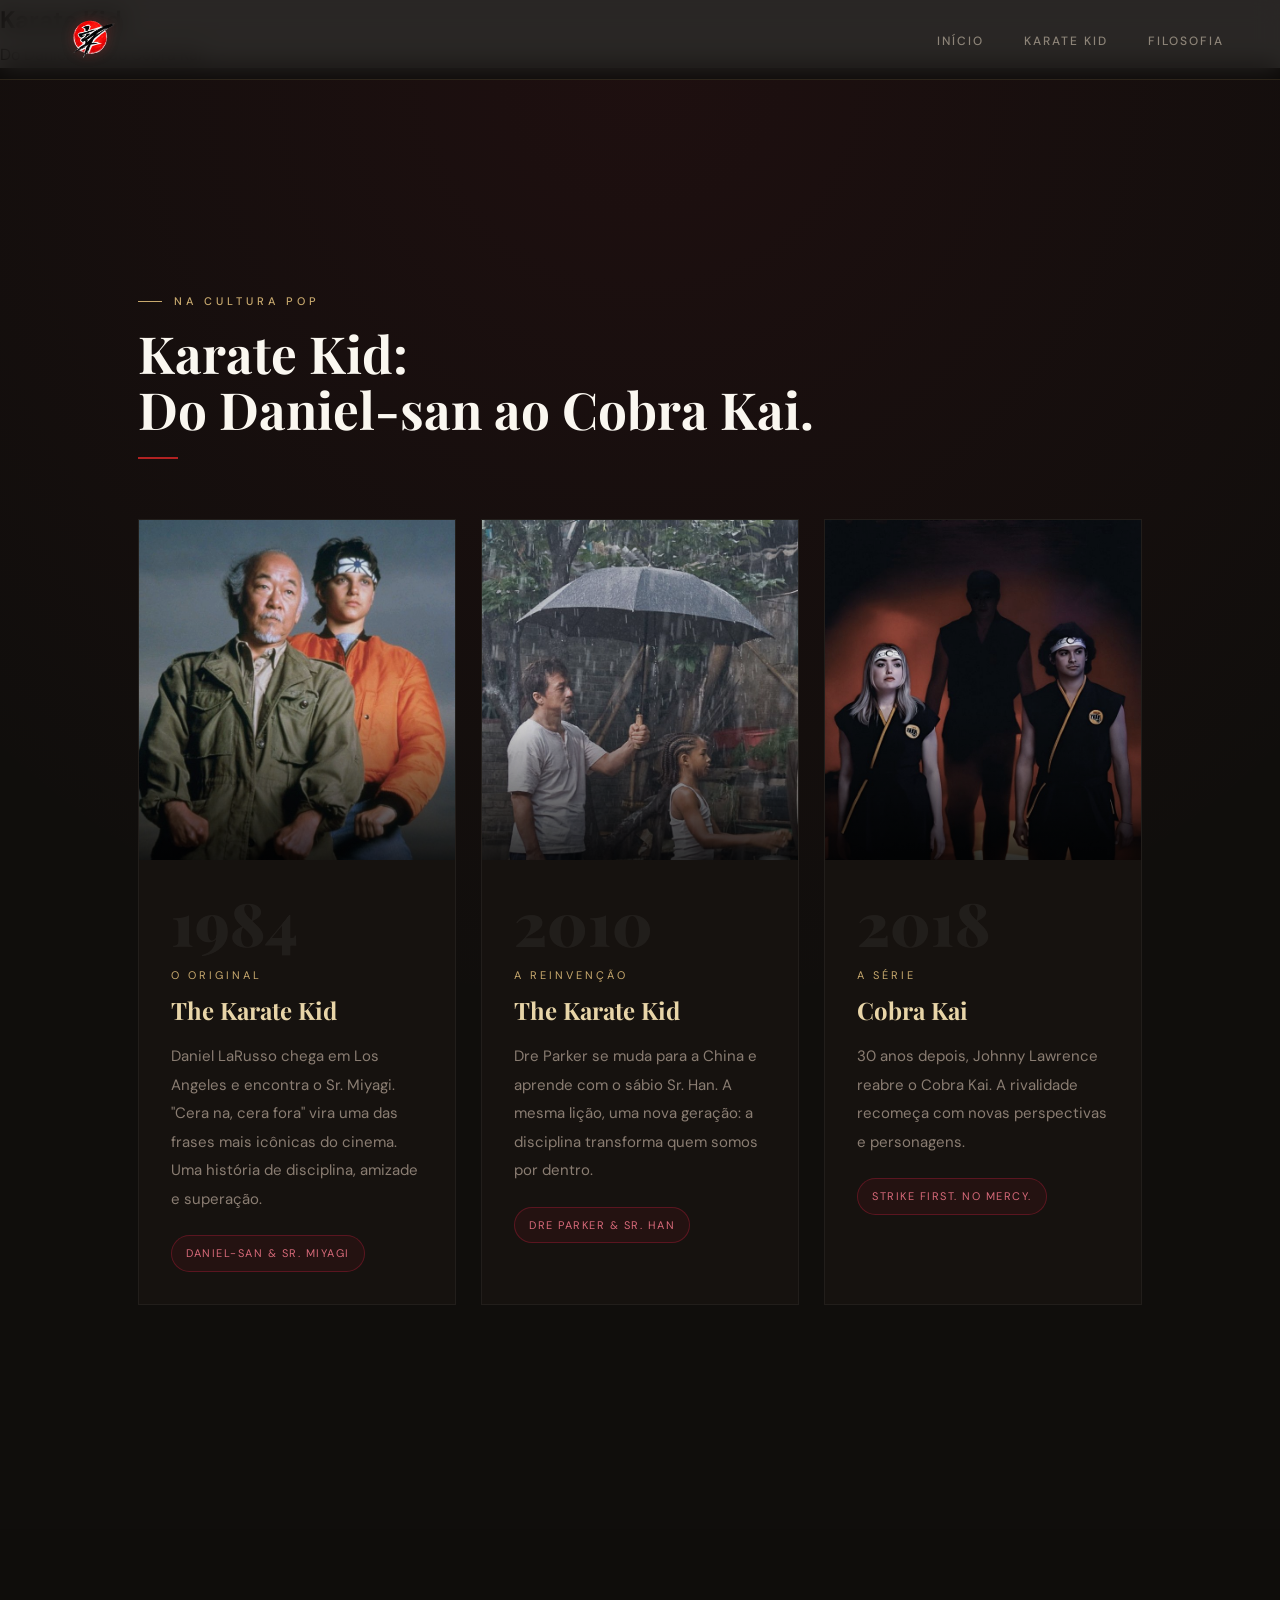
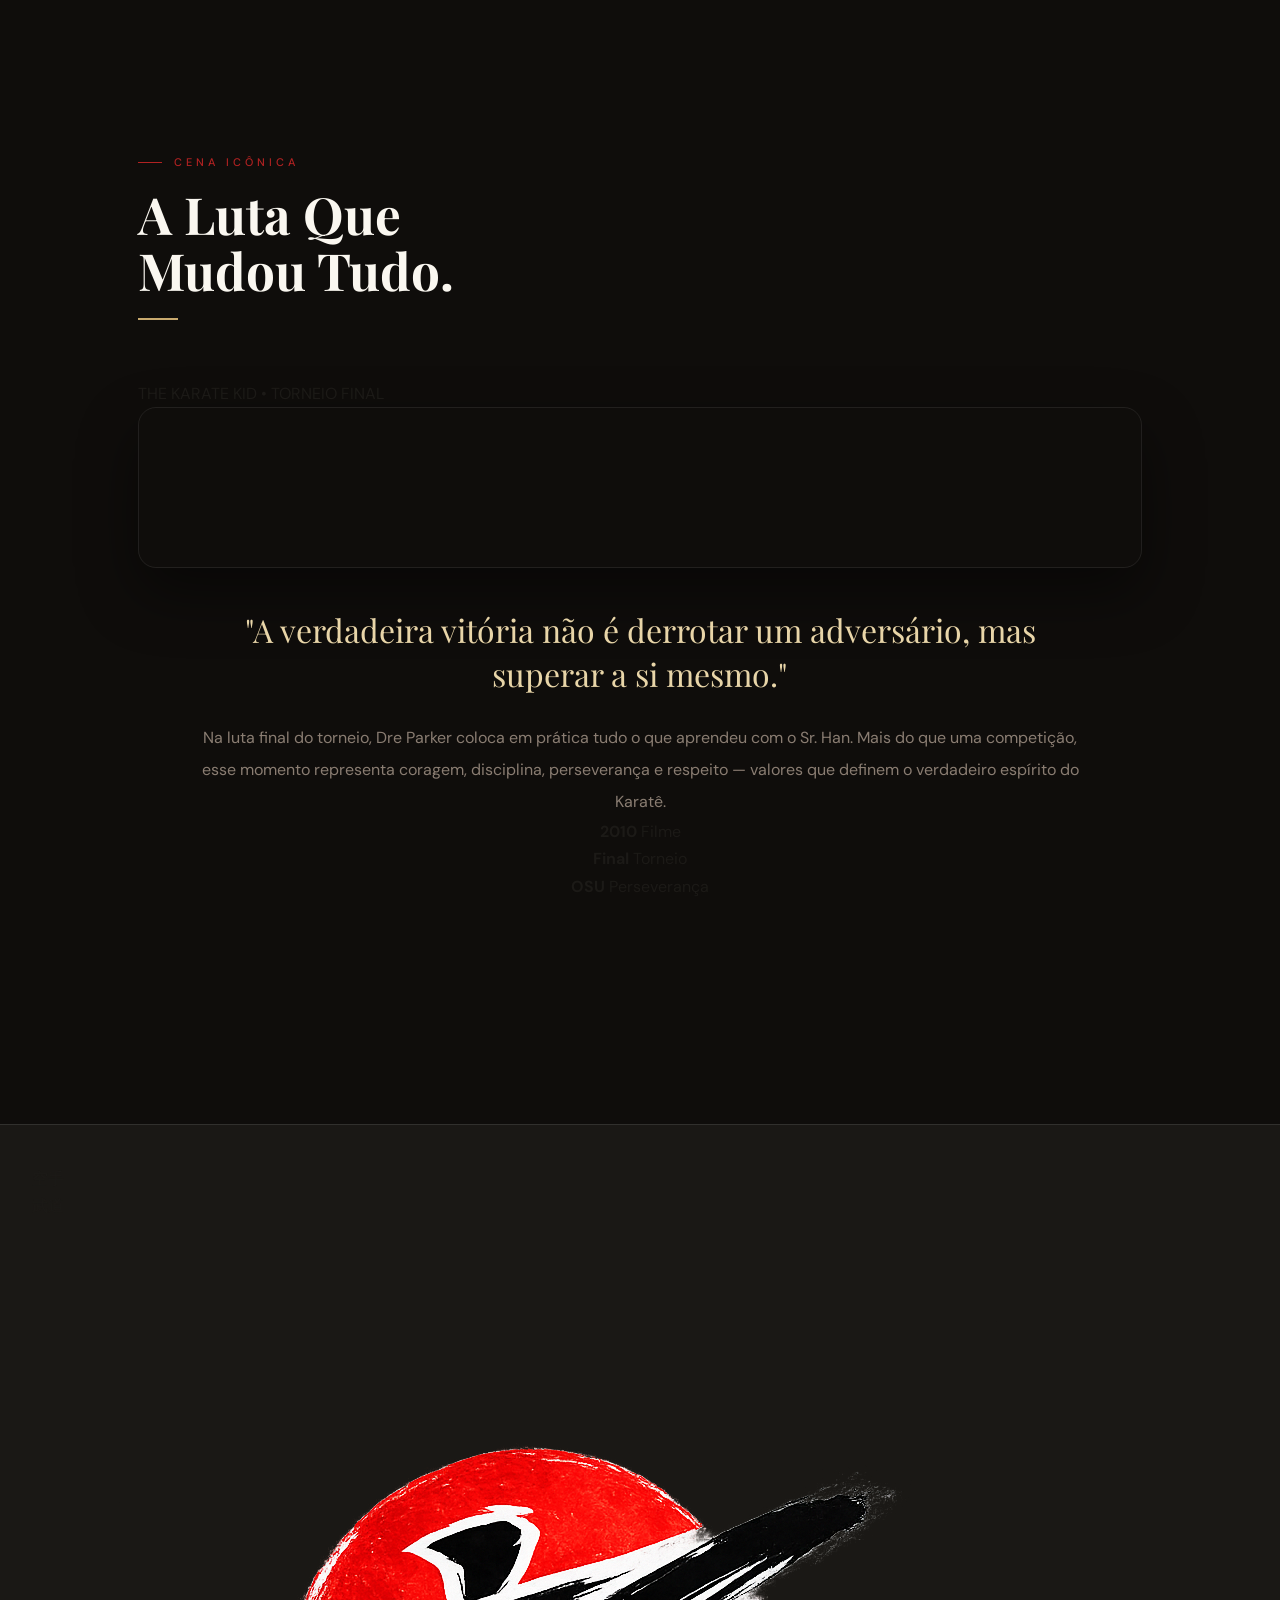
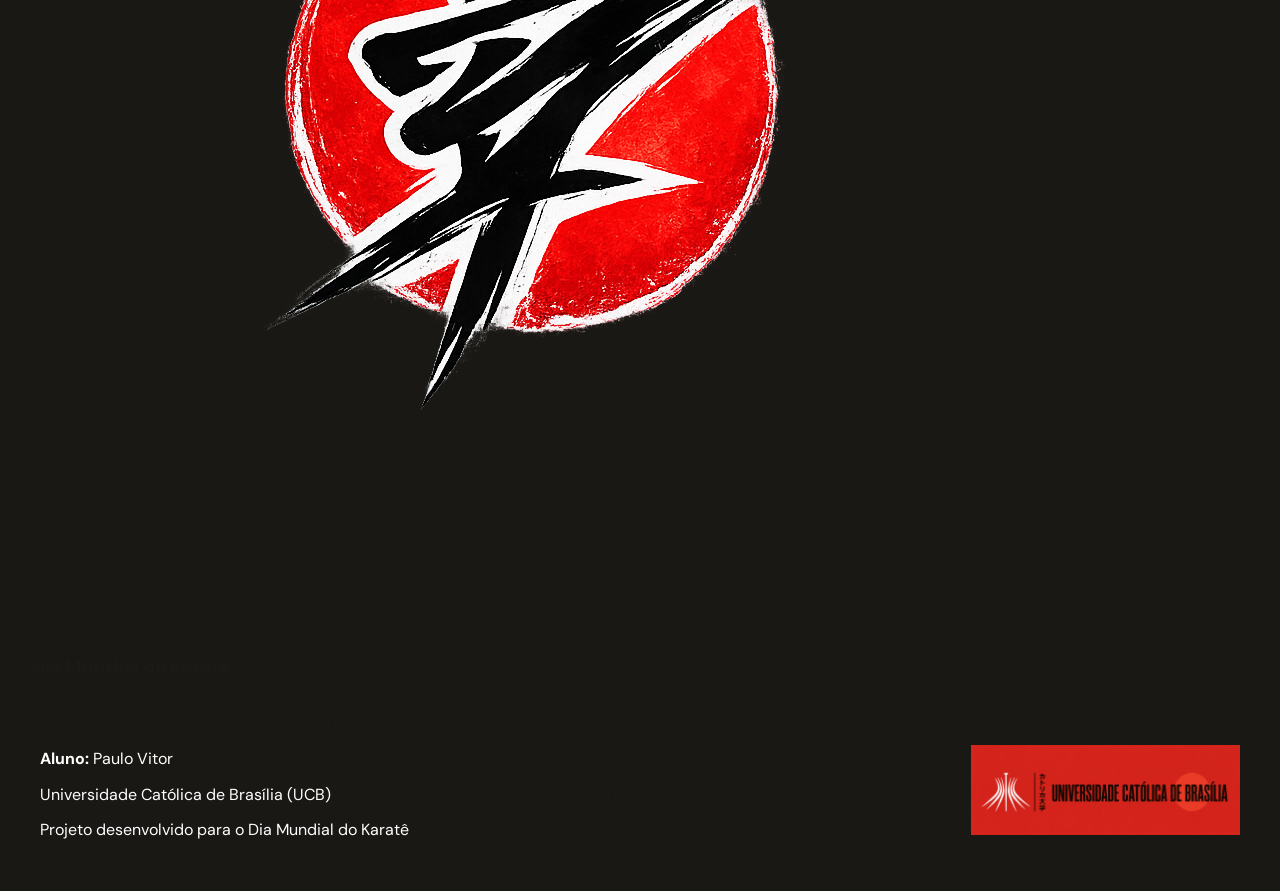
==== karatekid.html @ 12e36b8c "Add initial HTML structure for Karate Kid page" ====
<!DOCTYPE html>
<html lang="pt-BR">
<head>
<meta charset="UTF-8">
<meta name="viewport" content="width=device-width, initial-scale=1.0">
<title>Karate Kid | Dia Mundial do Karatê</title>

<link href="https://fonts.googleapis.com/css2?family=Playfair+Display:ital,wght@0,700;0,900;1,400;1,700&family=Libre+Baskerville:ital,wght@0,400;0,700;1,400&family=DM+Sans:wght@300;400;500&display=swap" rel="stylesheet">

<link rel="stylesheet" href="style.css">
</head>

<body>

<nav>
  <a href="index.html" class="nav-marca">
      <img src="logo karate.png" alt="logo">
  </a>

  <ul class="nav-links">
    <li><a href="index.html">Início</a></li>
    <li><a href="karatekid.html" class="ativo">Karate Kid</a></li>
    <li><a href="filosofia.html">Filosofia</a></li>
</ul>
</nav>
<section class="pagina-topo">

    <h1>Karate Kid</h1>

    <p>
        Do Daniel-san ao Cobra Kai
    </p>

</section>

<div class="filmes-bg">

  <div class="secao">

    <p class="secao-label revelar">
      Na Cultura Pop
    </p>

    <h2 class="titulo-secao revelar">
      Karate Kid:<br>
      Do Daniel-san ao Cobra Kai.
    </h2>

    <div class="linha-titulo revelar"></div>

    <div class="filmes-grid">

      <div class="filme-card revelar">

        <div class="filme-card-img-wrap">
          <img src="daniel e sr.jfif" alt="The Karate Kid 1984">
        </div>

        <div class="filme-card-corpo">

          <div class="filme-ano">1984</div>

          <div class="filme-sub">
            O Original
          </div>

          <div class="filme-titulo">
            The Karate Kid
          </div>

          <p class="filme-desc">
            Daniel LaRusso chega em Los Angeles e encontra o Sr. Miyagi.
            "Cera na, cera fora" vira uma das frases mais icônicas do cinema.
            Uma história de disciplina, amizade e superação.
          </p>

          <span class="filme-badge">
            Daniel-san &amp; Sr. Miyagi
          </span>

        </div>

      </div>

      <div class="filme-card revelar">

        <div class="filme-card-img-wrap">
          <img src="The Karate Kid.jfif" alt="The Karate Kid 2010">
        </div>

        <div class="filme-card-corpo">

          <div class="filme-ano">2010</div>

          <div class="filme-sub">
            A Reinvenção
          </div>

          <div class="filme-titulo">
            The Karate Kid
          </div>

          <p class="filme-desc">
            Dre Parker se muda para a China e aprende com o sábio Sr. Han.
            A mesma lição, uma nova geração: a disciplina transforma quem somos por dentro.
          </p>

          <span class="filme-badge">
            Dre Parker &amp; Sr. Han
          </span>

        </div>

      </div>

      <div class="filme-card revelar">

        <div class="filme-card-img-wrap">
          <img src="cobra kai.jfif" alt="Cobra Kai">
        </div>

        <div class="filme-card-corpo">

          <div class="filme-ano">2018</div>

          <div class="filme-sub">
            A Série
          </div>

          <div class="filme-titulo">
            Cobra Kai
          </div>

          <p class="filme-desc">
            30 anos depois, Johnny Lawrence reabre o Cobra Kai.
            A rivalidade recomeça com novas perspectivas e personagens.
          </p>

          <span class="filme-badge">
            Strike First. No Mercy.
          </span>

        </div>

      </div>

    </div>

  </div>

</div>

<section class="momento-bg" id="momento">

    <div class="secao">

        <p class="secao-label revelar">
            Cena Icônica
        </p>

        <h2 class="titulo-secao revelar">
            A Luta Que<br>
            Mudou Tudo.
        </h2>

        <div class="linha-titulo revelar"></div>

        <div class="momento-container revelar">

            <div>

                <p class="momento-tag">
                    THE KARATE KID • TORNEIO FINAL
                </p>

                <div class="momento-video">

                    <iframe
                        src="https://player.vimeo.com/video/1199056753?badge=0&autopause=0&player_id=0&app_id=58479"
                        frameborder="0"
                        allow="autoplay; fullscreen; picture-in-picture"
                        allowfullscreen>
                    </iframe>

                </div>

            </div>

            <div class="momento-texto">

                <span class="momento-frase">
                    "A verdadeira vitória não é derrotar um adversário,
                    mas superar a si mesmo."
                </span>

                <p>
                    Na luta final do torneio, Dre Parker coloca em prática
                    tudo o que aprendeu com o Sr. Han.
                    Mais do que uma competição, esse momento representa
                    coragem, disciplina, perseverança e respeito —
                    valores que definem o verdadeiro espírito do Karatê.
                </p>

                <div class="momento-stats">

                    <div class="momento-stat">
                        <strong>2010</strong>
                        <span>Filme</span>
                    </div>

                    <div class="momento-stat">
                        <strong>Final</strong>
                        <span>Torneio</span>
                    </div>

                    <div class="momento-stat">
                        <strong>OSU</strong>
                        <span>Perseverança</span>
                    </div>

                </div>

            </div>

        </div>

    </div>

</section>

<footer class="rodape">

    <div class="rodape-kanji">空手</div>

    <div class="rodape-topo">

        <div class="rodape-selo">
            武道
        </div>

        <img src="logo karate.png" alt="Logo Karate" class="rodape-emblema">

        <h3>Dia Mundial do Karatê</h3>

        <p class="rodape-principios">
            礼 • 忍 • 誠 • 尊敬
        </p>

        <span class="rodape-traducao">
            Respeito • Perseverança • Sinceridade • Honra
        </span>

    </div>

    <div class="rodape-linha"></div>

    <div class="conteudo-rodape">

        <div class="rodape-info">
            <p><strong>Aluno:</strong> Paulo Vitor</p>
            <p>Universidade Católica de Brasília (UCB)</p>
            <p>Projeto desenvolvido para o Dia Mundial do Karatê</p>
        </div>

        <div class="rodape-citacao">
            <blockquote>
                "Não pense em vencer.<br>
                Pense em não ser vencido."
            </blockquote>

            <span>
                — Gichin Funakoshi
            </span>
        </div>

        <div class="rodape-logo">
            <a href="https://ucb.catolica.edu.br/" target="_blank" rel="noopener">
                <img src="catolica.png" alt="Logo UCB">
            </a>
        </div>

    </div>

</footer>

<script>
const obs = new IntersectionObserver(entries => {
  entries.forEach(e => {
    if(e.isIntersecting){
      e.target.classList.add('visivel');
      obs.unobserve(e.target);
    }
  });
},{threshold:.08});

document.querySelectorAll('.revelar').forEach(el => obs.observe(el));
</script>

<script src="https://player.vimeo.com/api/player.js"></script>

</body>
</html>
---- style.css ----
*{margin:0;padding:0;box-sizing:border-box}
:root{
  --preto:#141210;
  --quase-preto:#1C1A17;
  --marrom-escuro:#2A2218;
  --marrom:#5C4A30;
  --areia:#C8A96E;
  --areia-claro:#E8D5A8;
  --creme:#F5EFE0;
  --off-white:#FAF7F0;
  --vermelho-dojo:#8B1A1A;
  --vermelho:#B22222;
  --texto:#1C1A17;
  --texto-suave:#4A4035;
  --texto-muted:#7A6E60;
}
html{scroll-behavior:smooth}
body{font-family:'DM Sans',sans-serif;background:var(--off-white);color:var(--texto);font-size:16px;line-height:1.7;overflow-x:hidden}

/* NAV */
/* NAV */

nav{
  background:rgba(12,10,8,.88);
  backdrop-filter:blur(12px);
  -webkit-backdrop-filter:blur(12px);

  display:flex;
  align-items:center;
  justify-content:space-between;

  padding:0 56px;
  height:80px;

  position:fixed;
  top:0;
  left:0;
  right:0;

  z-index:200;

  border-bottom:1px solid rgba(200,169,110,.15);
}

.nav-links{
  list-style:none;
  display:flex;
  gap:40px;
}

.nav-links a{
  position:relative;
  color:#8d8478;
  text-decoration:none;
  font-size:12px;
  font-weight:500;
  letter-spacing:2px;
  text-transform:uppercase;
  transition:.3s;
}

.nav-links a::after{
  content:'';
  position:absolute;
  left:0;
  bottom:-8px;
  width:0;
  height:2px;
  background:var(--vermelho);
  transition:.3s;
}

.nav-links a:hover{
  color:var(--areia);
}

.nav-links a:hover::after{
  width:100%;
}
.nav-marca{
  display:flex;
  align-items:center;
  justify-content:center;
  text-decoration:none;
  transition:.3s;
}

.nav-marca img{
  width:70px;
  height:auto;
  display:block;
  transition:.4s ease;
  filter:
    drop-shadow(0 0 6px rgba(178,34,34,.35));
}

.nav-marca:hover img{
  transform:scale(1.08);
  filter:
    drop-shadow(0 0 10px rgba(178,34,34,.6))
    drop-shadow(0 0 20px rgba(178,34,34,.4));
}

.hero{
    position:relative;
    min-height:100vh;
    display:flex;
    align-items:center;
    overflow:hidden;
    padding-top:80px;
}

.hero::before{
    content:'';
    position:absolute;
    right:8%;
    top:50%;
    transform:translateY(-50%);

    width:550px;
    height:550px;

    background:
    radial-gradient(
        circle,
        rgba(178,34,34,.18),
        transparent 70%
    );

    z-index:0;
}

.hero-bg{
    position:absolute;
    inset:0;
    z-index:0;
}

.hero-bg img{
    width:100%;
    height:100%;
    object-fit:cover;
    object-position:center;
    display:block;
}

.hero-bg::after{
    content:'';
    position:absolute;
    inset:0;

    background:
    linear-gradient(
        90deg,
        rgba(10,8,6,.97) 0%,
        rgba(10,8,6,.92) 25%,
        rgba(10,8,6,.72) 55%,
        rgba(10,8,6,.25) 100%
    );
}

.hero-conteudo{
    position:relative;
    z-index:2;

    max-width:620px;

    margin-left:100px;
}

.hero-tag{
    display:flex;
    align-items:center;
    gap:12px;

    margin-bottom:25px;

    font-size:11px;
    font-weight:500;
    letter-spacing:4px;
    text-transform:uppercase;

    color:var(--areia);
}

.hero-tag::before{
    content:'';
    width:35px;
    height:1px;
    background:var(--vermelho);
}

.hero h1{
    font-family:'Playfair Display',serif;
    font-size:clamp(70px,8vw,120px);
    font-weight:900;

    line-height:.88;
    letter-spacing:-2px;

    color:var(--off-white);

    margin-bottom:25px;
}

.hero h1 em{
    display:block;
    font-style:italic;

    background:
    linear-gradient(
        90deg,
        #e8d5a8,
        #c8a96e,
        #e8d5a8
    );
    
    background-clip: text;
    -webkit-background-clip:text;
    -webkit-text-fill-color:transparent;
}

.hero-linha{
    width:60px;
    height:3px;
    background:var(--vermelho);

    margin-bottom:30px;
}

.hero-desc{
    max-width:500px;

    font-size:17px;
    line-height:1.9;

    color:rgba(250,247,240,.75);

    margin-bottom:25px;
}

.hero-citacao{
    max-width:430px;

    padding-left:18px;

    border-left:2px solid rgba(200,169,110,.3);

    font-family:'Libre Baskerville',serif;
    font-style:italic;

    font-size:14px;
    line-height:1.9;

    color:rgba(200,169,110,.85);

    margin-bottom:50px;
}

.hero-citacao cite{
    display:block;

    margin-top:10px;

    font-style:normal;

    font-size:11px;
    letter-spacing:2px;
    text-transform:uppercase;

    color:rgba(200,169,110,.45);
}

.hero-btns{
    display:flex;
    gap:18px;
    flex-wrap:wrap;
}

.btn-primario{
    display:inline-flex;
    align-items:center;
    justify-content:center;

    padding:15px 42px;

    background:var(--vermelho);

    color:var(--off-white);

    text-decoration:none;
    border:none;

    cursor:pointer;

    font-size:12px;
    font-weight:600;
    letter-spacing:2px;
    text-transform:uppercase;

    transition:.3s;

    box-shadow:
    0 0 25px rgba(178,34,34,.35);
}

.btn-primario:hover{
    background:var(--vermelho-dojo);

    transform:translateY(-3px);

    box-shadow:
    0 0 35px rgba(178,34,34,.55);
}

.btn-secundario{
    display:inline-flex;
    align-items:center;
    justify-content:center;

    padding:15px 42px;

    background:transparent;

    color:var(--areia);

    border:1px solid rgba(200,169,110,.25);

    text-decoration:none;

    font-size:12px;
    font-weight:600;
    letter-spacing:2px;
    text-transform:uppercase;

    transition:.3s;
}

.btn-secundario:hover{
    border-color:var(--areia);

    color:var(--off-white);

    background:rgba(200,169,110,.05);
}

.hero-scroll{
    position:absolute;

    bottom:40px;
    left:100px;

    z-index:2;

    display:flex;
    align-items:center;
    gap:14px;
}

.hero-scroll span{
    font-size:11px;

    letter-spacing:3px;
    text-transform:uppercase;

    color:rgba(200,169,110,.55);
}

.hero-scroll-line{
    width:45px;
    height:1px;

    background:var(--areia);

    opacity:.4;
}

@media(max-width:900px){

    .hero{
        justify-content:center;
        text-align:center;
    }

    .hero::before{
        display:none;
    }

    .hero-conteudo{
        margin:0;
        padding:0 30px;
    }

    .hero-tag{
        justify-content:center;
    }

    .hero-linha{
        margin-left:auto;
        margin-right:auto;
    }

    .hero-desc,
    .hero-citacao{
        max-width:100%;
    }

    .hero-btns{
        justify-content:center;
    }

    .hero-scroll{
        display:none;
    }

    .hero h1{
        font-size:clamp(50px,12vw,80px);
    }
}

/* FAIXA */
.faixa-banner{background:var(--vermelho-dojo);color:var(--areia-claro);text-align:center;padding:13px;font-size:11px;font-weight:500;letter-spacing:5px;text-transform:uppercase;overflow:hidden;white-space:nowrap}

/* SECOES */
.secao{max-width:1100px;margin:0 auto;padding:104px 48px}
.secao-label{font-size:11px;font-weight:500;letter-spacing:4px;text-transform:uppercase;color:var(--vermelho);margin-bottom:14px;display:flex;align-items:center;gap:12px}
.secao-label::before{content:'';display:inline-block;width:24px;height:1px;background:var(--vermelho)}
h2.titulo-secao{font-family:'Playfair Display',serif;font-size:clamp(36px,4vw,52px);font-weight:700;color:var(--preto);line-height:1.1;margin-bottom:20px}
.linha-titulo{width:40px;height:2px;background:var(--areia);margin-bottom:48px}

/* SOBRE */
.sobre-grid{display:grid;grid-template-columns:1fr 1fr;gap:80px;align-items:center}
.sobre-texto p{font-size:16px;color:var(--texto-suave);margin-bottom:20px;line-height:1.9}
.sobre-texto p strong{color:var(--texto);font-weight:500}
.sobre-foto-wrap{position:relative}
.sobre-foto-wrap img{width:100%;height:500px;object-fit:cover;object-position:center top;display:block}
.sobre-foto-caption{font-size:11px;color:var(--texto-muted);margin-top:10px;letter-spacing:1px;text-transform:uppercase}
.stats-row{display:grid;grid-template-columns:repeat(4,1fr);gap:2px;margin-top:72px}
.stat-item{background:var(--preto);padding:32px 24px;transition:background .2s}
.stat-item:hover{background:var(--marrom-escuro)}
.stat-num{font-family:'Playfair Display',serif;font-size:44px;font-weight:900;color:var(--areia);line-height:1;margin-bottom:8px}
.stat-desc{font-size:13px;color:#666058;line-height:1.5}

/* DIVISOR */
.divisor{max-width:1100px;margin:0 auto;padding:0 48px}
.divisor hr{border:none;border-top:1px solid #D8CEBA}

/* GALERIA */

.galeria-bg{
    background:var(--quase-preto);
    padding:104px 0;
}

.galeria-bg .secao-label{
    color:var(--areia);
}

.galeria-bg .secao-label::before{
    background:var(--areia);
}

.galeria-bg h2.titulo-secao{
    color:var(--off-white);
}

.galeria-bg .linha-titulo{
    background:var(--vermelho);
}

.galeria-grid{
    display:grid;
    grid-template-columns:1fr 1fr 1fr;
    grid-template-rows:400px 250px;
    gap:15px;
}

.g1{
    grid-column:1 / 4;
    grid-row:1;
}

.g1 img{
    object-fit: cover;
    object-position: top;
}

.g3 img{
    object-position:center top;
}

.g4{
    grid-column:3;
    grid-row:2;
}
.galeria-item{
    position:relative;
    overflow:hidden;
    border-radius:12px;
    cursor:pointer;
}

.galeria-item img{
    width:100%;
    height:100%;
    object-fit:cover;
    display:block;

    filter:brightness(.85) saturate(.85);

    transition:
        transform .6s ease,
        filter .4s ease;
}

.galeria-item:hover img{
    transform:scale(1.06);
    filter:brightness(1) saturate(1);
}

.galeria-overlay{
    position:absolute;
    inset:0;

    background:
    linear-gradient(
        to top,
        rgba(14,12,10,.95) 0%,
        rgba(14,12,10,.4) 45%,
        transparent 80%
    );

    opacity:0;

    transition:.35s;

    display:flex;
    flex-direction:column;
    justify-content:flex-end;

    padding:24px;
}

.galeria-item:hover .galeria-overlay{
    opacity:1;
}

.galeria-titulo{
    font-family:'Playfair Display',serif;
    font-size:18px;
    font-weight:700;
    color:var(--off-white);
    margin-bottom:4px;
}

.galeria-sub{
    font-size:11px;
    letter-spacing:2px;
    text-transform:uppercase;
    color:var(--areia);
}

@media(max-width:900px){

    .galeria-grid{
        grid-template-columns:1fr;
        grid-template-rows:auto;
    }

    .g1,
    .g2,
    .g3,
    .g4,
    .g5{
        grid-column:auto;
        grid-row:auto;
    }

    .galeria-item{
        height:260px;
    }
}

/* =========================================
   FILMES
========================================= */

.filmes-bg{
    background:#100e0c;
    padding:120px 0;
    position:relative;
}

.filmes-bg::before{
    content:"";
    position:absolute;
    inset:0;

    background:
    radial-gradient(
        circle at top center,
        rgba(196,30,58,.08),
        transparent 60%
    );

    pointer-events:none;
}

.filmes-bg .container{
    position:relative;
    z-index:2;
}

.filmes-bg .secao-label{
    color:var(--areia);
}

.filmes-bg .secao-label::before{
    background:var(--areia);
}

.filmes-bg h2.titulo-secao{
    color:var(--off-white);
}

.filmes-bg .linha-titulo{
    background:var(--vermelho);
}

/* GRID */

.filmes-grid{
    display:grid;
    grid-template-columns:repeat(3,1fr);
    gap:25px;
    margin-top:60px;
}

/* CARD */

.filme-card{
    background:#16120f;

    border:1px solid rgba(255,255,255,.05);

    overflow:hidden;
    position:relative;

    transition:
        transform .4s ease,
        border-color .4s ease,
        box-shadow .4s ease;
}

.filme-card:hover{
    transform:translateY(-10px);

    border-color:rgba(196,30,58,.35);

    box-shadow:
    0 25px 45px rgba(0,0,0,.35);
}

/* IMAGEM */

.filme-card-img-wrap{
    position:relative;
    width:100%;
    height:340px;
    overflow:hidden;
}

.filme-card-img-wrap::after{
    content:"";

    position:absolute;
    inset:0;

    background:
    linear-gradient(
        to top,
        rgba(0,0,0,.8),
        transparent 45%
    );

    pointer-events:none;
}

.filme-card-img-wrap img{
    width:100%;
    height:100%;

    object-fit:cover;
    object-position:center top;

    display:block;

    filter:
    grayscale(15%)
    brightness(.9);

    transition:
        transform .6s ease,
        filter .4s ease;
}

.filme-card:hover .filme-card-img-wrap img{
    transform:scale(1.08);

    filter:
    grayscale(0%)
    brightness(1);
}

/* CONTEÚDO */

.filme-card-corpo{
    padding:32px;
}

/* ANO */

.filme-ano{
    font-family:'Playfair Display',serif;

    font-size:60px;
    font-weight:900;

    color:rgba(255,255,255,.05);

    line-height:1;

    margin-bottom:14px;
}

/* SUBTÍTULO */

.filme-sub{
    font-size:11px;

    letter-spacing:3px;

    text-transform:uppercase;

    color:var(--areia);

    margin-bottom:10px;
}

/* TÍTULO */

.filme-titulo{
    font-family:'Playfair Display',serif;

    font-size:24px;
    font-weight:700;

    color:var(--areia-claro);

    line-height:1.3;

    margin-bottom:16px;
}

/* DESCRIÇÃO */

.filme-desc{
    font-size:15px;

    color:#8a7d72;

    line-height:1.9;
}

/* BADGE */

.filme-badge{
    display:inline-flex;
    align-items:center;

    margin-top:22px;

    padding:8px 14px;

    border-radius:999px;

    border:1px solid rgba(196,30,58,.35);

    background:rgba(196,30,58,.08);

    color:#d86a7a;

    font-size:11px;

    letter-spacing:1.5px;

    text-transform:uppercase;
}

/* RESPONSIVO */

@media(max-width:1000px){

    .filmes-grid{
        grid-template-columns:1fr 1fr;
    }

}

@media(max-width:700px){

    .filmes-grid{
        grid-template-columns:1fr;
    }

    .filme-card-img-wrap{
        height:300px;
    }

    .filme-ano{
        font-size:50px;
    }

}
/* FILOSOFIA */
.filosofia-bg{background:var(--off-white);padding:104px 0}
.filosofia-intro{display:grid;grid-template-columns:1fr 1fr;gap:80px;align-items:center;margin-bottom:72px}
.filosofia-intro-foto img{width:100%;height:380px;object-fit:cover;object-position:center 20%;display:block;filter:grayscale(15%)}
.filosofia-grid{display:grid;grid-template-columns:repeat(3,1fr);gap:0}
.filosofia-item{border-top:2px solid #E0D5C0;padding:36px 32px 36px 0;margin-right:32px;transition:border-top-color .2s}
.filosofia-item:hover{border-top-color:var(--vermelho)}
.filosofia-num{font-family:'Playfair Display',serif;font-size:13px;font-weight:700;color:var(--areia);letter-spacing:3px;margin-bottom:14px}
.filosofia-titulo{font-family:'Playfair Display',serif;font-size:21px;font-weight:700;color:var(--preto);margin-bottom:12px;line-height:1.2}
.filosofia-item p{font-size:15px;color:var(--texto-suave);line-height:1.9}

/* MOMENTO DA SUPERAÇÃO */

.momento-bg{
    background:#0f0d0b;
    padding:120px 0;
}
.momento-bg .titulo-secao{
    color: var(--off-white);
}

.momento-container{
    margin-top:60px;
}

.momento-video{
    width:100%;
    display:block;

    border-radius:18px;

    border:1px solid rgba(255, 255, 255, 0.08);

    box-shadow:
    0 25px 60px rgba(0,0,0,.45);
}

.momento-texto{
    max-width:900px;
    margin:40px auto 0;
    text-align:center;
}

.momento-frase{
    display:block;

    font-family:'Playfair Display',serif;
    font-size:32px;
    line-height:1.4;

    color:var(--areia-claro);

    margin-bottom:25px;
}

.momento-texto p{
    color:#8a7d72;
    line-height:2;
    font-size:16px;
}
/* JOGO */
.jogo-bg{background:var(--preto);padding:104px 0}
.jogo-bg .secao-label{color:var(--areia)}
.jogo-bg .secao-label::before{background:var(--areia)}
.jogo-bg h2.titulo-secao{color:var(--off-white)}
.jogo-bg .linha-titulo{background:var(--vermelho)}
.jogo-desc{font-size:16px;color:#6a6058;line-height:1.85;max-width:520px;margin-bottom:56px}
.jogo-frame-wrapper{border:1px solid #2a2520;overflow:hidden}
.jogo-frame-header{background:#1a1815;padding:14px 24px;display:flex;align-items:center;gap:8px;border-bottom:1px solid #2a2520}
.jogo-dot{width:12px;height:12px;border-radius:50%}
.jogo-frame-titulo{font-size:12px;letter-spacing:2.5px;text-transform:uppercase;color:#444038;margin-left:10px}
.jogo-iframe{width:100%;height:560px;border:none;display:block;background:#0e0c0a}
.jogo-aviso{padding:96px 40px;text-align:center;background:#0e0c0a}
.jogo-aviso-titulo{font-family:'Playfair Display',serif;font-style:italic;font-size:24px;color:#3a3530;margin-bottom:12px}
.jogo-aviso-sub{font-size:12px;letter-spacing:2px;text-transform:uppercase;color:#333028}
.btn-jogo{display:inline-block;background:transparent;color:var(--areia);border:1px solid #3a3028;padding:14px 40px;font-size:12px;font-weight:500;letter-spacing:2.5px;text-transform:uppercase;text-decoration:none;cursor:pointer;transition:all .2s;margin-top:28px;font-family:'DM Sans',sans-serif}
.btn-jogo:hover{background:var(--vermelho);color:var(--off-white);border-color:var(--vermelho)}

.rodape {
    background:#1a1815;
    padding: 2.5rem 2rem;
    border-top: 1px solid rgba(255, 255, 255, 0.1);
}

.conteudo-rodape {
    max-width: 1200px;
    margin: 0 auto;
    display: flex;
    justify-content: space-between;
    align-items: center;
    gap: 2rem;
}

.rodape-info p {
    margin: 0.5rem 0;
    color: #fff;
}

.rodape-logo img {
    height: 90px;
    transition: all 0.3s ease;
}

.rodape-logo img:hover {
    transform: scale(1.1);
}

@media (max-width: 768px) {
    .conteudo-rodape {
        flex-direction: column;
        text-align: center;
    }
}

.revelar-scroll {
    opacity: 0;
    transform: translateY(20px);
    transition: all 0.8s ease;
}

.revelar-scroll.visivel {
    opacity: 1;
    transform: translateY(0);
}

@media (max-width: 768px) {
    .container {
        width: 90%;
    }
}
/* ANIMACOES */
.revelar{opacity:0;transform:translateY(24px);transition:opacity .75s ease,transform .75s ease}
.revelar.visivel{opacity:1;transform:translateY(0)}

/* RESPONSIVO */
@media(max-width:900px){
  nav{padding:0 24px}
  .nav-links{gap:20px}
  .hero-conteudo{padding:0 32px}
  .sobre-grid,.filosofia-intro,.filmes-grid,.citacoes-grid{grid-template-columns:1fr}
  .galeria-grid{grid-template-columns:1fr 1fr;grid-template-rows:auto}
  .g1,.g2,.g3,.g4{grid-column:span 1;grid-row:span 1;height:220px}
  .stats-row,.filosofia-grid{grid-template-columns:1fr 1fr}
  .secao{padding:72px 24px}
  .hero-scroll{display:none}
}
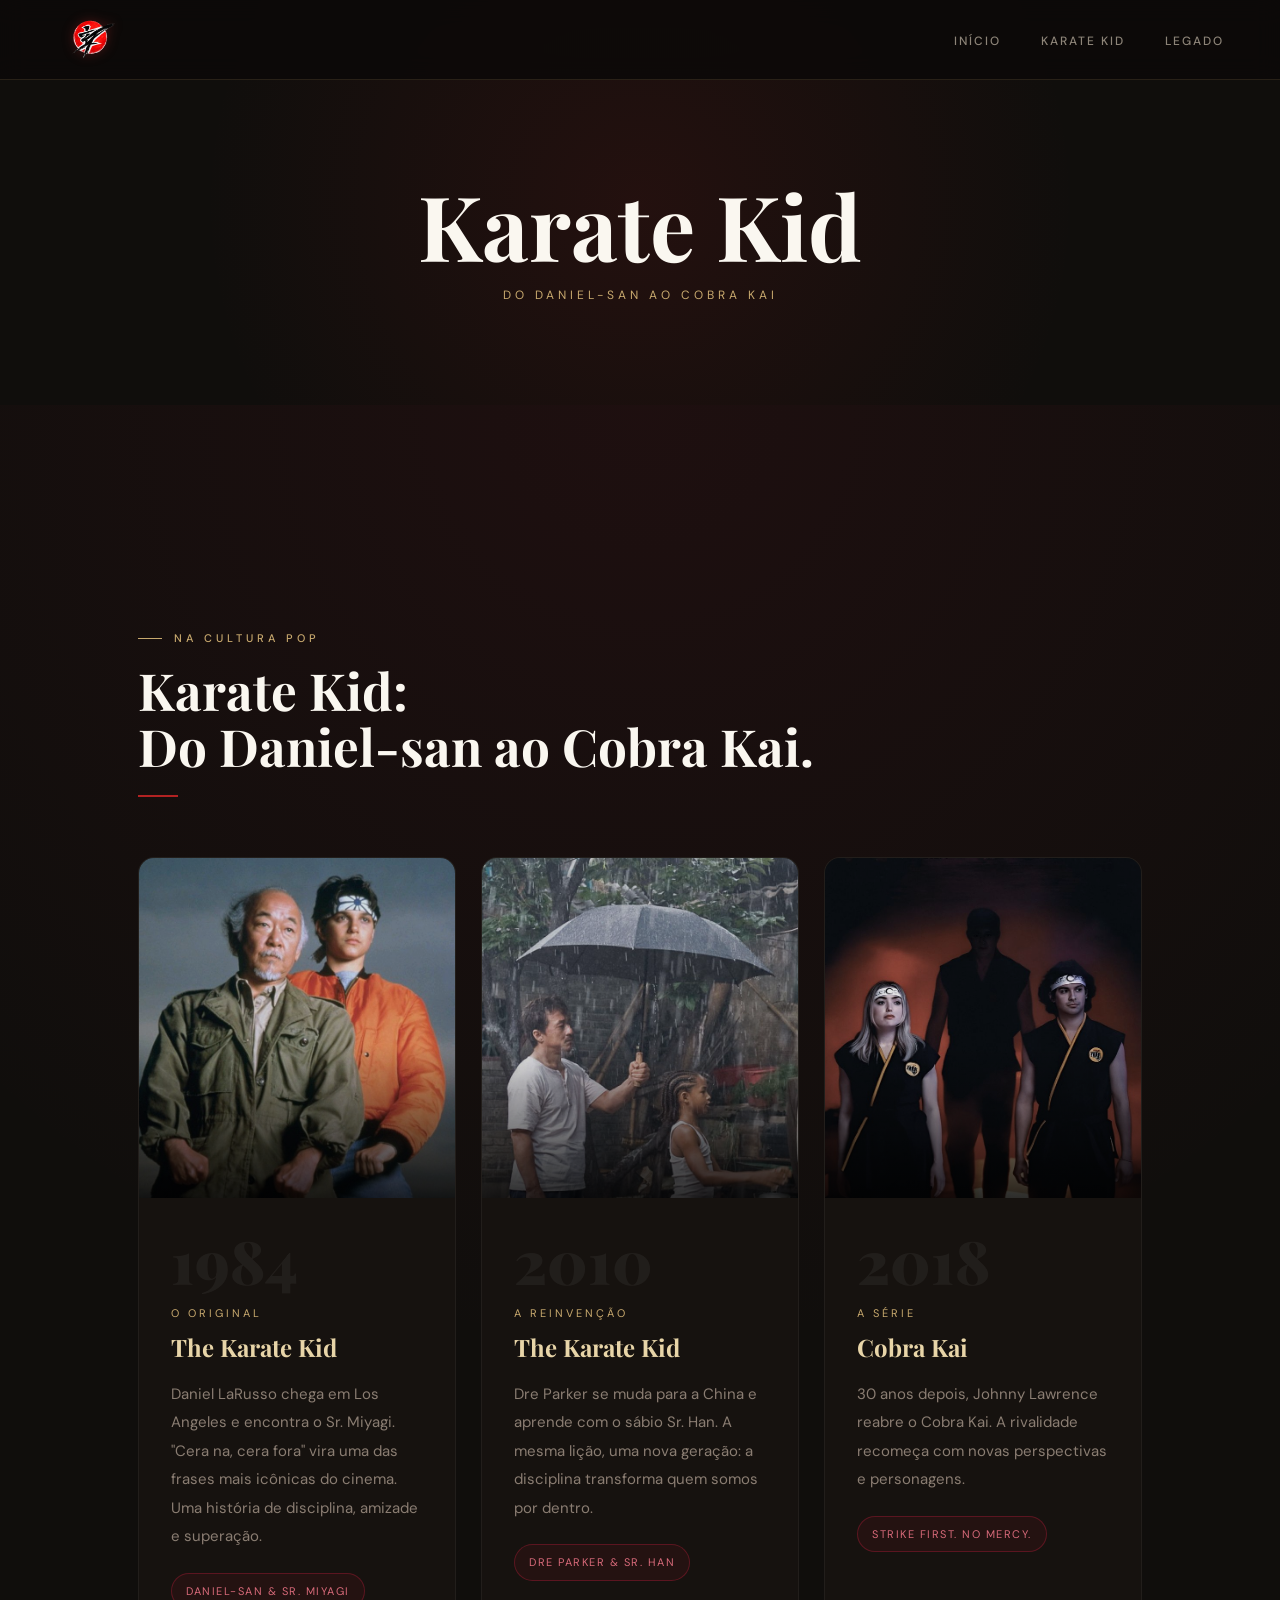
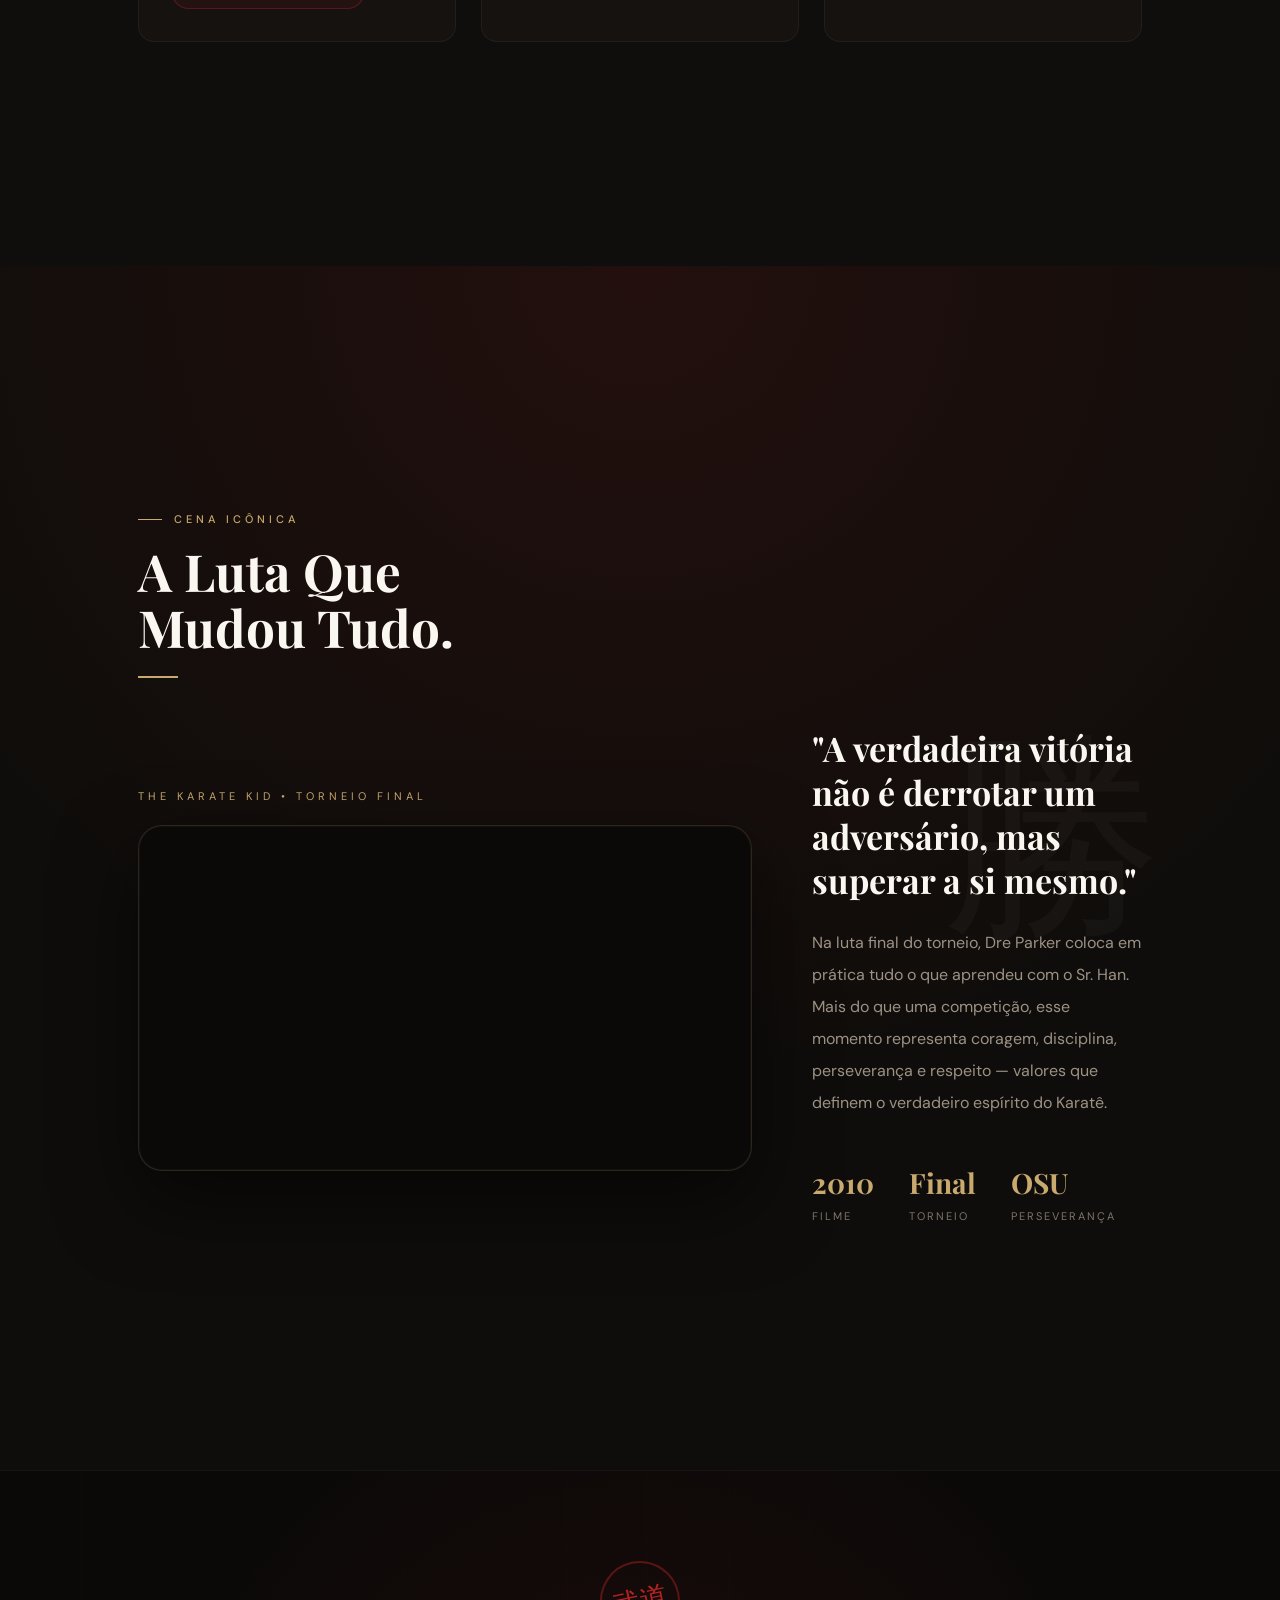
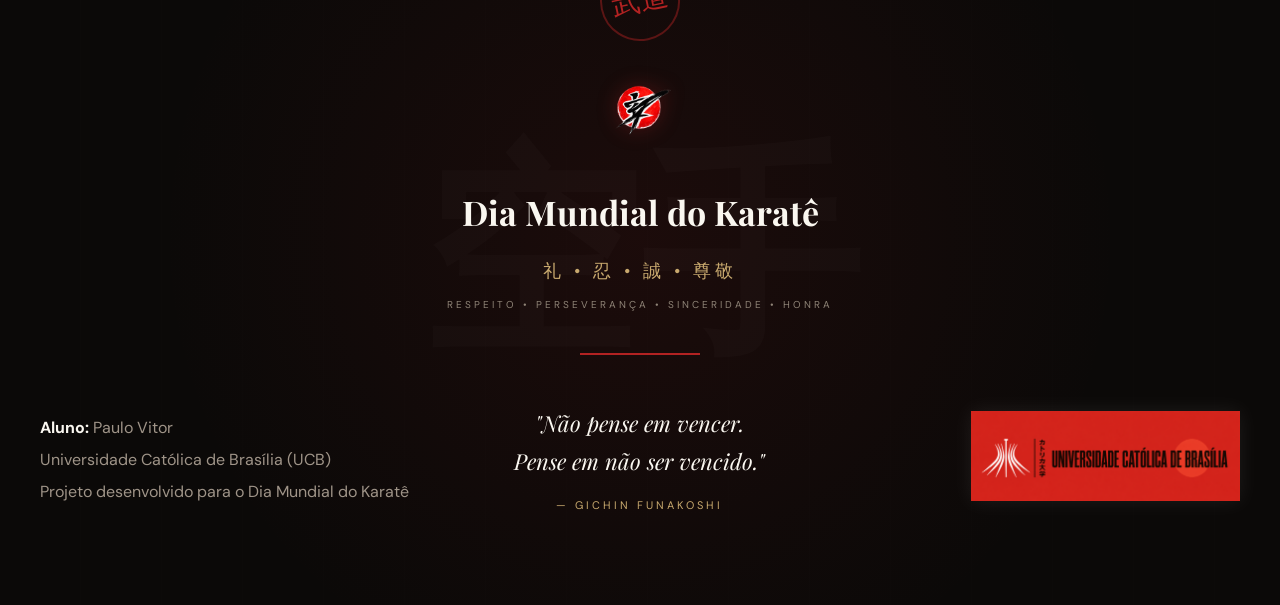
==== commit 900f8e9a: "Update karatekid.html" ====
--- a/karatekid.html
+++ b/karatekid.html
@@ -20,8 +20,8 @@
 
   <ul class="nav-links">
     <li><a href="index.html">Início</a></li>
-    <li><a href="karatekid.html" class="ativo">Karate Kid</a></li>
-    <li><a href="filosofia.html">Filosofia</a></li>
+    <li><a href="karatekid.html">Karate Kid</a></li>
+    <li><a href="legado.html">Legado</a></li>
 </ul>
 </nav>
 <section class="pagina-topo">
--- a/style.css
+++ b/style.css
@@ -17,9 +17,6 @@
 html{scroll-behavior:smooth}
 body{font-family:'DM Sans',sans-serif;background:var(--off-white);color:var(--texto);font-size:16px;line-height:1.7;overflow-x:hidden}
 
-/* NAV */
-/* NAV */
-
 nav{
   background:rgba(12,10,8,.88);
   backdrop-filter:blur(12px);
@@ -418,10 +415,8 @@
     }
 }
 
-/* FAIXA */
 .faixa-banner{background:var(--vermelho-dojo);color:var(--areia-claro);text-align:center;padding:13px;font-size:11px;font-weight:500;letter-spacing:5px;text-transform:uppercase;overflow:hidden;white-space:nowrap}
 
-/* SECOES */
 .secao{max-width:1100px;margin:0 auto;padding:104px 48px}
 .secao-label{font-size:11px;font-weight:500;letter-spacing:4px;text-transform:uppercase;color:var(--vermelho);margin-bottom:14px;display:flex;align-items:center;gap:12px}
 .secao-label::before{content:'';display:inline-block;width:24px;height:1px;background:var(--vermelho)}
@@ -441,150 +436,230 @@
 .stat-num{font-family:'Playfair Display',serif;font-size:44px;font-weight:900;color:var(--areia);line-height:1;margin-bottom:8px}
 .stat-desc{font-size:13px;color:#666058;line-height:1.5}
 
-/* DIVISOR */
 .divisor{max-width:1100px;margin:0 auto;padding:0 48px}
 .divisor hr{border:none;border-top:1px solid #D8CEBA}
 
-/* GALERIA */
-
 .galeria-bg{
-    background:var(--quase-preto);
-    padding:104px 0;
-}
-
-.galeria-bg .secao-label{
-    color:var(--areia);
-}
-
-.galeria-bg .secao-label::before{
-    background:var(--areia);
-}
-
-.galeria-bg h2.titulo-secao{
-    color:var(--off-white);
-}
-
-.galeria-bg .linha-titulo{
-    background:var(--vermelho);
+    position:relative;
+
+    padding:140px 0;
+
+    background:
+    linear-gradient(
+        to bottom,
+        #0f0d0b,
+        #14110f
+    );
+
+    overflow:hidden;
+}
+
+.galeria-bg::before{
+    content:"空";
+
+    position:absolute;
+
+    top:80px;
+    right:5%;
+
+    font-size:280px;
+
+    font-family:'Playfair Display',serif;
+
+    color:rgba(255,255,255,.02);
+
+    pointer-events:none;
+}
+
+.galeria-bg::after{
+    content:"";
+
+    position:absolute;
+    inset:0;
+
+    background:
+    radial-gradient(
+        circle at center,
+        rgba(178,34,34,.08),
+        transparent 70%
+    );
+
+    pointer-events:none;
+}
+
+.galeria-intro{
+    max-width:760px;
+
+    margin:0 auto 70px;
+
+    text-align:center;
+
+    color:#9d9184;
+
+    line-height:2;
+
+    font-size:17px;
 }
 
 .galeria-grid{
     display:grid;
-    grid-template-columns:1fr 1fr 1fr;
-    grid-template-rows:400px 250px;
-    gap:15px;
-}
-
-.g1{
-    grid-column:1 / 4;
-    grid-row:1;
-}
-
-.g1 img{
-    object-fit: cover;
-    object-position: top;
-}
-
-.g3 img{
-    object-position:center top;
-}
-
-.g4{
-    grid-column:3;
-    grid-row:2;
-}
+
+    grid-template-columns:
+    repeat(auto-fit,minmax(320px,1fr));
+
+    gap:30px;
+}
+
 .galeria-item{
     position:relative;
+
+    min-height:420px;
+
     overflow:hidden;
-    border-radius:12px;
-    cursor:pointer;
+
+    border-radius:24px;
+
+    border:1px solid rgba(200,169,110,.15);
+
+    background:#000;
+
+    transition:.45s ease;
+}
+
+.galeria-item::before{
+    content:'';
+
+    position:absolute;
+    inset:0;
+
+    border-radius:24px;
+
+    border:1px solid rgba(255,255,255,.03);
+
+    pointer-events:none;
+
+    z-index:2;
 }
 
 .galeria-item img{
     width:100%;
     height:100%;
+
     object-fit:cover;
-    display:block;
-
-    filter:brightness(.85) saturate(.85);
 
     transition:
-        transform .6s ease,
-        filter .4s ease;
+    transform .8s ease,
+    filter .8s ease;
 }
 
 .galeria-item:hover img{
-    transform:scale(1.06);
-    filter:brightness(1) saturate(1);
+    transform:scale(1.1);
+
+    filter:
+    brightness(.7)
+    contrast(1.1);
 }
 
 .galeria-overlay{
     position:absolute;
     inset:0;
+
+    display:flex;
+    flex-direction:column;
+    justify-content:flex-end;
+
+    padding:35px;
 
     background:
     linear-gradient(
         to top,
-        rgba(14,12,10,.95) 0%,
-        rgba(14,12,10,.4) 45%,
-        transparent 80%
+        rgba(0,0,0,.95),
+        rgba(0,0,0,.55),
+        transparent
     );
 
     opacity:0;
 
-    transition:.35s;
-
-    display:flex;
-    flex-direction:column;
-    justify-content:flex-end;
-
-    padding:24px;
+    transition:.45s ease;
+
+    z-index:3;
 }
 
 .galeria-item:hover .galeria-overlay{
     opacity:1;
 }
 
-.galeria-titulo{
+.galeria-overlay h3{
     font-family:'Playfair Display',serif;
-    font-size:18px;
-    font-weight:700;
+
     color:var(--off-white);
-    margin-bottom:4px;
-}
-
-.galeria-sub{
-    font-size:11px;
+
+    font-size:30px;
+
+    margin-bottom:8px;
+}
+
+.galeria-overlay span{
+    color:var(--areia);
+
+    font-size:13px;
+
     letter-spacing:2px;
+
     text-transform:uppercase;
+}
+
+.galeria-item:hover{
+    transform:translateY(-10px);
+
+    border-color:rgba(200,169,110,.5);
+
+    box-shadow:
+        0 35px 80px rgba(0,0,0,.55),
+        0 0 35px rgba(200,169,110,.12);
+}
+
+
+.galeria-overlay::before{
+    content:"MUSEU";
+
+    position:absolute;
+
+    top:25px;
+    left:25px;
+
+    padding:6px 12px;
+
+    border:1px solid rgba(255,255,255,.15);
+
+    background:rgba(0,0,0,.4);
+
+    backdrop-filter:blur(8px);
+
     color:var(--areia);
+
+    font-size:10px;
+
+    letter-spacing:3px;
+
+    text-transform:uppercase;
 }
 
 @media(max-width:900px){
 
     .galeria-grid{
         grid-template-columns:1fr;
-        grid-template-rows:auto;
-    }
-
-    .g1,
-    .g2,
-    .g3,
-    .g4,
-    .g5{
-        grid-column:auto;
-        grid-row:auto;
     }
 
     .galeria-item{
-        height:260px;
-    }
-}
-
-/* =========================================
-   FILMES
-========================================= */
-
+        min-height:340px;
+    }
+
+    .galeria-bg::before{
+        font-size:150px;
+    }
+
+}
 .filmes-bg{
     background:#100e0c;
     padding:120px 0;
@@ -627,8 +702,6 @@
     background:var(--vermelho);
 }
 
-/* GRID */
-
 .filmes-grid{
     display:grid;
     grid-template-columns:repeat(3,1fr);
@@ -636,7 +709,6 @@
     margin-top:60px;
 }
 
-/* CARD */
 
 .filme-card{
     background:#16120f;
@@ -660,8 +732,6 @@
     box-shadow:
     0 25px 45px rgba(0,0,0,.35);
 }
-
-/* IMAGEM */
 
 .filme-card-img-wrap{
     position:relative;
@@ -712,13 +782,11 @@
     brightness(1);
 }
 
-/* CONTEÚDO */
 
 .filme-card-corpo{
     padding:32px;
 }
 
-/* ANO */
 
 .filme-ano{
     font-family:'Playfair Display',serif;
@@ -733,7 +801,6 @@
     margin-bottom:14px;
 }
 
-/* SUBTÍTULO */
 
 .filme-sub{
     font-size:11px;
@@ -747,7 +814,6 @@
     margin-bottom:10px;
 }
 
-/* TÍTULO */
 
 .filme-titulo{
     font-family:'Playfair Display',serif;
@@ -762,7 +828,6 @@
     margin-bottom:16px;
 }
 
-/* DESCRIÇÃO */
 
 .filme-desc{
     font-size:15px;
@@ -772,7 +837,6 @@
     line-height:1.9;
 }
 
-/* BADGE */
 
 .filme-badge{
     display:inline-flex;
@@ -797,7 +861,6 @@
     text-transform:uppercase;
 }
 
-/* RESPONSIVO */
 
 @media(max-width:1000px){
 
@@ -822,7 +885,6 @@
     }
 
 }
-/* FILOSOFIA */
 .filosofia-bg{background:var(--off-white);padding:104px 0}
 .filosofia-intro{display:grid;grid-template-columns:1fr 1fr;gap:80px;align-items:center;margin-bottom:72px}
 .filosofia-intro-foto img{width:100%;height:380px;object-fit:cover;object-position:center 20%;display:block;filter:grayscale(15%)}
@@ -833,130 +895,405 @@
 .filosofia-titulo{font-family:'Playfair Display',serif;font-size:21px;font-weight:700;color:var(--preto);margin-bottom:12px;line-height:1.2}
 .filosofia-item p{font-size:15px;color:var(--texto-suave);line-height:1.9}
 
-/* MOMENTO DA SUPERAÇÃO */
 
 .momento-bg{
+    position:relative;
     background:#0f0d0b;
-    padding:120px 0;
-}
+    padding:140px 0;
+    overflow:hidden;
+}
+
+.momento-bg::before{
+    content:'';
+    position:absolute;
+    inset:0;
+
+    background:
+    radial-gradient(
+        circle at top center,
+        rgba(178,34,34,.12),
+        transparent 60%
+    );
+
+    pointer-events:none;
+}
+
+.momento-bg .secao-label{
+    color:var(--areia);
+}
+
+.momento-bg .secao-label::before{
+    background:var(--areia);
+}
+
 .momento-bg .titulo-secao{
-    color: var(--off-white);
+    color:var(--off-white);
 }
 
 .momento-container{
-    margin-top:60px;
+    display:grid;
+    grid-template-columns:1.3fr .7fr;
+    gap:60px;
+    align-items:center;
+}
+
+.momento-tag{
+    display:inline-block;
+
+    margin-bottom:20px;
+
+    color:var(--areia);
+
+    font-size:11px;
+    letter-spacing:4px;
+    text-transform:uppercase;
 }
 
 .momento-video{
+    position:relative;
     width:100%;
+    aspect-ratio:16/9;
+
+    overflow:hidden;
+    border-radius:24px;
+
+    background:#0a0908;
+
+    border:1px solid rgba(200,169,110,.18);
+
+    box-shadow:
+        0 30px 80px rgba(0,0,0,.55),
+        0 0 0 1px rgba(255,255,255,.03) inset;
+
+    transition:.4s ease;
+}
+
+.momento-video:hover{
+    transform:translateY(-8px);
+
+    border-color:rgba(200,169,110,.45);
+
+    box-shadow:
+        0 40px 90px rgba(0,0,0,.65),
+        0 0 35px rgba(200,169,110,.12);
+}
+
+.momento-video iframe{
+    width:100%;
+    height:100%;
+    border:none;
     display:block;
-
-    border-radius:18px;
-
-    border:1px solid rgba(255, 255, 255, 0.08);
-
-    box-shadow:
-    0 25px 60px rgba(0,0,0,.45);
 }
 
 .momento-texto{
-    max-width:900px;
-    margin:40px auto 0;
-    text-align:center;
+    position:relative;
+}
+
+.momento-texto::before{
+    content:"勝";
+
+    position:absolute;
+    top:-90px;
+    right:-20px;
+
+    font-size:220px;
+    font-family:'Playfair Display',serif;
+
+    color:rgba(255,255,255,.03);
+
+    pointer-events:none;
 }
 
 .momento-frase{
     display:block;
 
     font-family:'Playfair Display',serif;
-    font-size:32px;
-    line-height:1.4;
-
-    color:var(--areia-claro);
+    font-size:34px;
+    font-weight:700;
+    line-height:1.3;
+
+    color:var(--off-white);
 
     margin-bottom:25px;
 }
 
 .momento-texto p{
-    color:#8a7d72;
+    color:#9d9184;
     line-height:2;
     font-size:16px;
-}
-/* JOGO */
-.jogo-bg{background:var(--preto);padding:104px 0}
-.jogo-bg .secao-label{color:var(--areia)}
-.jogo-bg .secao-label::before{background:var(--areia)}
-.jogo-bg h2.titulo-secao{color:var(--off-white)}
-.jogo-bg .linha-titulo{background:var(--vermelho)}
-.jogo-desc{font-size:16px;color:#6a6058;line-height:1.85;max-width:520px;margin-bottom:56px}
-.jogo-frame-wrapper{border:1px solid #2a2520;overflow:hidden}
-.jogo-frame-header{background:#1a1815;padding:14px 24px;display:flex;align-items:center;gap:8px;border-bottom:1px solid #2a2520}
-.jogo-dot{width:12px;height:12px;border-radius:50%}
-.jogo-frame-titulo{font-size:12px;letter-spacing:2.5px;text-transform:uppercase;color:#444038;margin-left:10px}
-.jogo-iframe{width:100%;height:560px;border:none;display:block;background:#0e0c0a}
-.jogo-aviso{padding:96px 40px;text-align:center;background:#0e0c0a}
-.jogo-aviso-titulo{font-family:'Playfair Display',serif;font-style:italic;font-size:24px;color:#3a3530;margin-bottom:12px}
-.jogo-aviso-sub{font-size:12px;letter-spacing:2px;text-transform:uppercase;color:#333028}
-.btn-jogo{display:inline-block;background:transparent;color:var(--areia);border:1px solid #3a3028;padding:14px 40px;font-size:12px;font-weight:500;letter-spacing:2.5px;text-transform:uppercase;text-decoration:none;cursor:pointer;transition:all .2s;margin-top:28px;font-family:'DM Sans',sans-serif}
-.btn-jogo:hover{background:var(--vermelho);color:var(--off-white);border-color:var(--vermelho)}
-
-.rodape {
-    background:#1a1815;
-    padding: 2.5rem 2rem;
-    border-top: 1px solid rgba(255, 255, 255, 0.1);
-}
-
-.conteudo-rodape {
-    max-width: 1200px;
-    margin: 0 auto;
-    display: flex;
-    justify-content: space-between;
-    align-items: center;
-    gap: 2rem;
-}
-
-.rodape-info p {
-    margin: 0.5rem 0;
-    color: #fff;
-}
-
-.rodape-logo img {
-    height: 90px;
-    transition: all 0.3s ease;
-}
-
-.rodape-logo img:hover {
-    transform: scale(1.1);
-}
-
-@media (max-width: 768px) {
-    .conteudo-rodape {
-        flex-direction: column;
-        text-align: center;
-    }
-}
-
-.revelar-scroll {
-    opacity: 0;
-    transform: translateY(20px);
-    transition: all 0.8s ease;
-}
-
-.revelar-scroll.visivel {
-    opacity: 1;
-    transform: translateY(0);
-}
-
-@media (max-width: 768px) {
-    .container {
-        width: 90%;
-    }
-}
-/* ANIMACOES */
+
+    margin-bottom:40px;
+}
+
+.momento-stats{
+    display:flex;
+    gap:35px;
+    flex-wrap:wrap;
+}
+
+.momento-stat{
+    display:flex;
+    flex-direction:column;
+}
+
+.momento-stat strong{
+    font-family:'Playfair Display',serif;
+    font-size:28px;
+    color:var(--areia);
+}
+
+.momento-stat span{
+    font-size:11px;
+    letter-spacing:2px;
+    text-transform:uppercase;
+    color:#7d746a;
+}
+
+@media(max-width:900px){
+
+    .momento-container{
+        grid-template-columns:1fr;
+    }
+
+    .momento-frase{
+        font-size:28px;
+    }
+
+    .momento-texto::before{
+        font-size:140px;
+        top:-50px;
+        right:0;
+    }
+
+}
+
+.rodape{
+    position:relative;
+    overflow:hidden;
+
+    background:#0b0908;
+
+    padding:90px 40px;
+
+    border-top:1px solid rgba(200,169,110,.08);
+}
+
+.rodape::before{
+    content:'';
+
+    position:absolute;
+    inset:0;
+
+    background:
+    radial-gradient(
+        circle at center,
+        rgba(178,34,34,.10),
+        transparent 65%
+    );
+
+    pointer-events:none;
+}
+
+.rodape::after{
+    content:'';
+
+    position:absolute;
+    inset:0;
+
+    background-image:
+    repeating-linear-gradient(
+        90deg,
+        transparent,
+        transparent 80px,
+        rgba(255,255,255,.01) 81px
+    );
+
+    pointer-events:none;
+}
+
+.rodape-kanji{
+    position:absolute;
+    top:50%;
+    left:50%;
+
+    transform:translate(-50%,-50%);
+
+    font-size:220px;
+    font-weight:700;
+
+    color:rgba(255,255,255,.02);
+
+    pointer-events:none;
+    user-select:none;
+
+    font-family:'Playfair Display',serif;
+}
+
+.rodape-topo{
+    position:relative;
+    z-index:2;
+
+    text-align:center;
+
+    margin-bottom:40px;
+}
+
+.rodape-selo{
+    width:80px;
+    height:80px;
+
+    margin:0 auto 25px;
+
+    border:2px solid rgba(178,34,34,.45);
+    border-radius:50%;
+
+    display:flex;
+    align-items:center;
+    justify-content:center;
+
+    color:var(--vermelho);
+
+    font-size:28px;
+
+    transform:rotate(-12deg);
+}
+
+.rodape-emblema{
+    width:90px;
+
+    margin-bottom:20px;
+
+    filter:
+    drop-shadow(0 0 10px rgba(178,34,34,.3));
+}
+
+.rodape-topo h3{
+    font-family:'Playfair Display',serif;
+    font-size:34px;
+
+    color:var(--off-white);
+
+    margin-bottom:14px;
+}
+
+.rodape-principios{
+    color:var(--areia);
+
+    font-size:18px;
+
+    letter-spacing:4px;
+
+    margin-bottom:10px;
+}
+
+.rodape-traducao{
+    display:block;
+
+    color:#8f8477;
+
+    font-size:10px;
+
+    letter-spacing:3px;
+    text-transform:uppercase;
+}
+
+.rodape-linha{
+    width:120px;
+    height:2px;
+
+    background:var(--vermelho);
+
+    margin:0 auto 50px;
+}
+
+.conteudo-rodape{
+    position:relative;
+    z-index:2;
+
+    max-width:1200px;
+    margin:auto;
+
+    display:grid;
+    grid-template-columns:1fr 1fr 1fr;
+
+    align-items:center;
+    gap:40px;
+}
+
+.rodape-info{
+    color:#9f9488;
+    line-height:2;
+}
+
+.rodape-info strong{
+    color:var(--off-white);
+}
+
+.rodape-citacao{
+    text-align:center;
+}
+
+.rodape-citacao blockquote{
+    font-family:'Playfair Display',serif;
+
+    font-size:22px;
+    font-style:italic;
+
+    color:var(--off-white);
+
+    line-height:1.7;
+}
+
+.rodape-citacao span{
+    display:block;
+
+    margin-top:16px;
+
+    color:var(--areia);
+
+    font-size:11px;
+
+    letter-spacing:3px;
+    text-transform:uppercase;
+}
+
+.rodape-logo{
+    text-align:right;
+}
+
+.rodape-logo img{
+    height:90px;
+
+    transition:.4s;
+
+    filter:
+    drop-shadow(0 0 10px rgba(255,255,255,.08));
+}
+
+.rodape-logo img:hover{
+    transform:scale(1.08);
+}
+
+@media(max-width:900px){
+
+    .conteudo-rodape{
+        grid-template-columns:1fr;
+        text-align:center;
+    }
+
+    .rodape-logo{
+        text-align:center;
+    }
+
+    .rodape-kanji{
+        font-size:120px;
+    }
+
+}
+
 .revelar{opacity:0;transform:translateY(24px);transition:opacity .75s ease,transform .75s ease}
 .revelar.visivel{opacity:1;transform:translateY(0)}
 
-/* RESPONSIVO */
 @media(max-width:900px){
   nav{padding:0 24px}
   .nav-links{gap:20px}
@@ -968,3 +1305,86 @@
   .secao{padding:72px 24px}
   .hero-scroll{display:none}
 }
+
+.nav-links a.ativo{
+    color:var(--areia);
+}
+
+.nav-links a.ativo::after{
+    width:100%;
+}
+
+.pagina-topo{
+    position:relative;
+
+    background:#100e0c;
+
+    padding:180px 0 100px;
+
+    text-align:center;
+
+    overflow:hidden;
+}
+
+.pagina-topo::before{
+    content:'';
+
+    position:absolute;
+    inset:0;
+
+    background:
+    radial-gradient(
+        circle at center,
+        rgba(178,34,34,.12),
+        transparent 65%
+    );
+
+    pointer-events:none;
+}
+
+.pagina-topo h1{
+    position:relative;
+    z-index:2;
+
+    font-family:'Playfair Display',serif;
+
+    font-size:clamp(50px,8vw,90px);
+
+    color:var(--off-white);
+
+    line-height:1;
+
+    margin-bottom:15px;
+}
+
+.pagina-topo p{
+    position:relative;
+    z-index:2;
+
+    color:var(--areia);
+
+    font-size:12px;
+
+    letter-spacing:4px;
+
+    text-transform:uppercase;
+}
+@media(max-width:700px){
+
+    .filosofia-grid{
+        grid-template-columns:1fr;
+    }
+
+    .stats-row{
+        grid-template-columns:1fr;
+    }
+
+    .galeria-grid{
+        grid-template-columns:1fr;
+    }
+
+}
+
+.filme-card{
+    border-radius:16px;
+}
